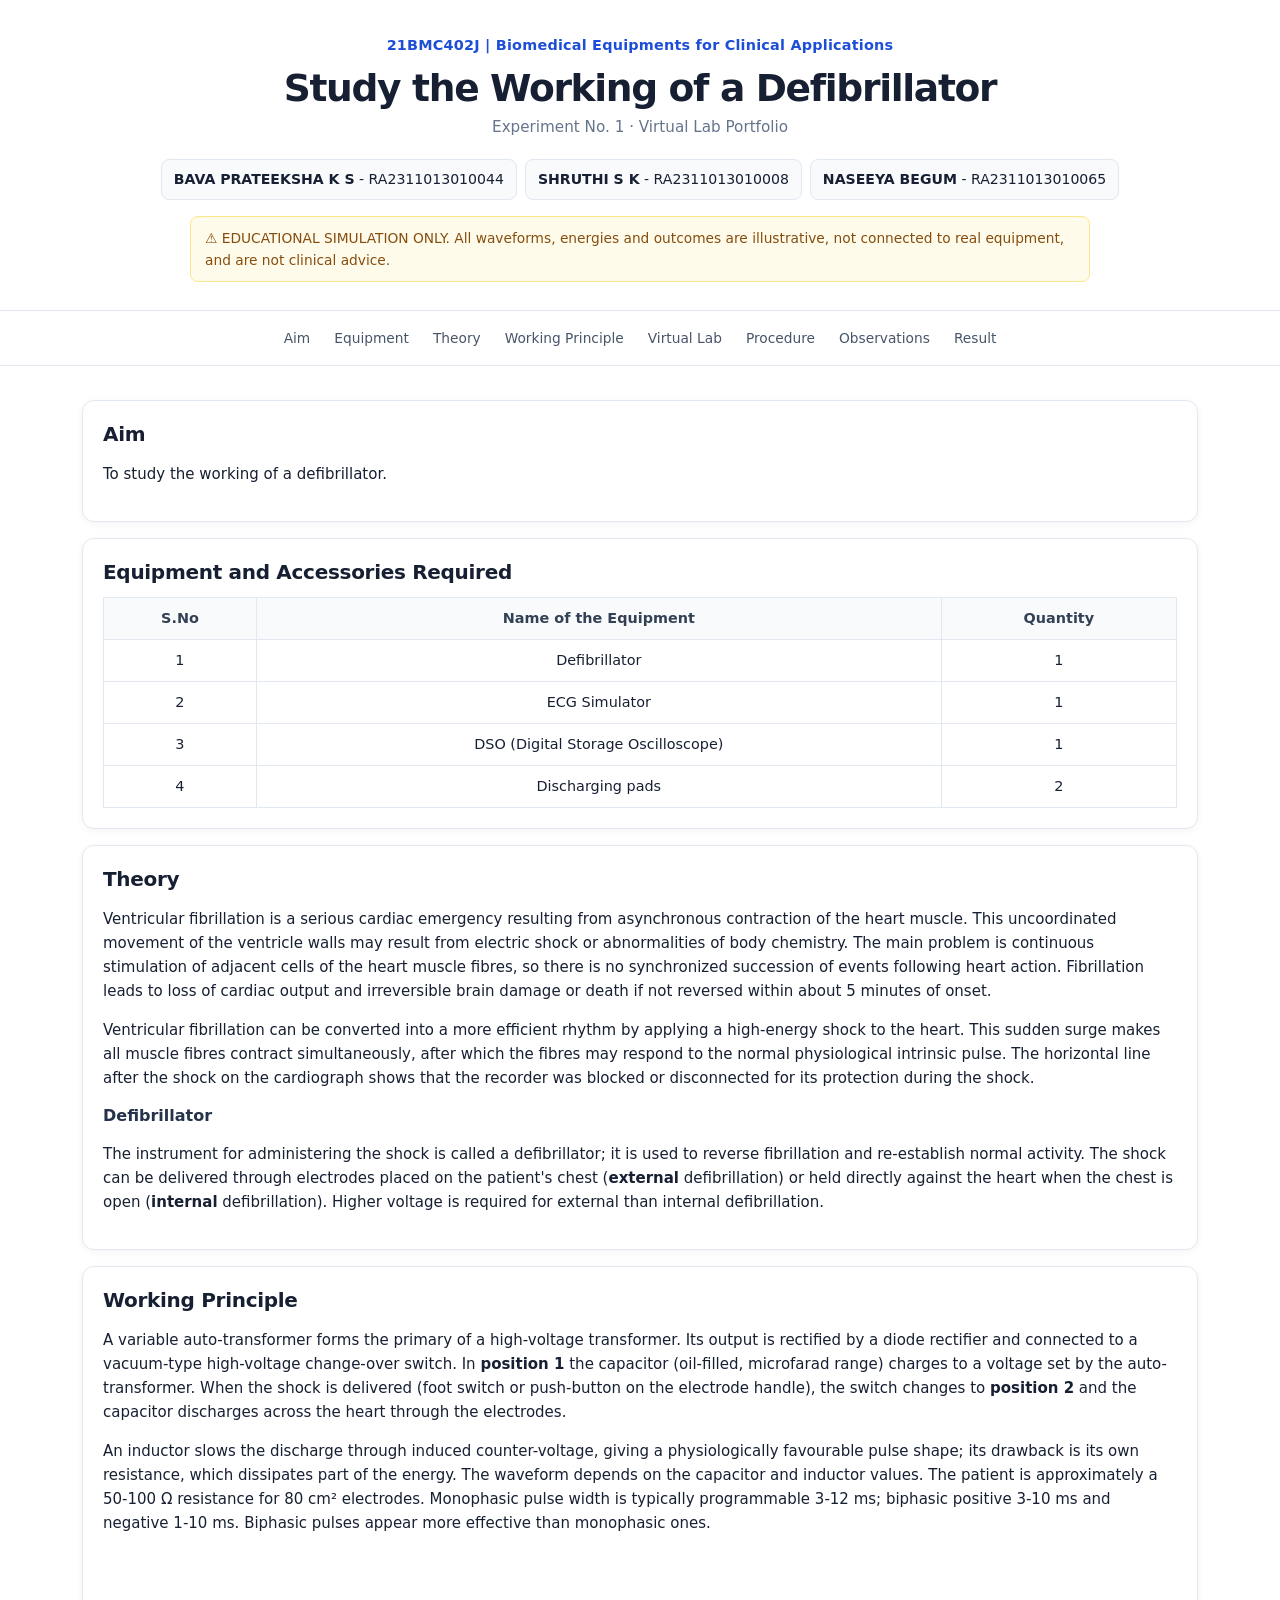
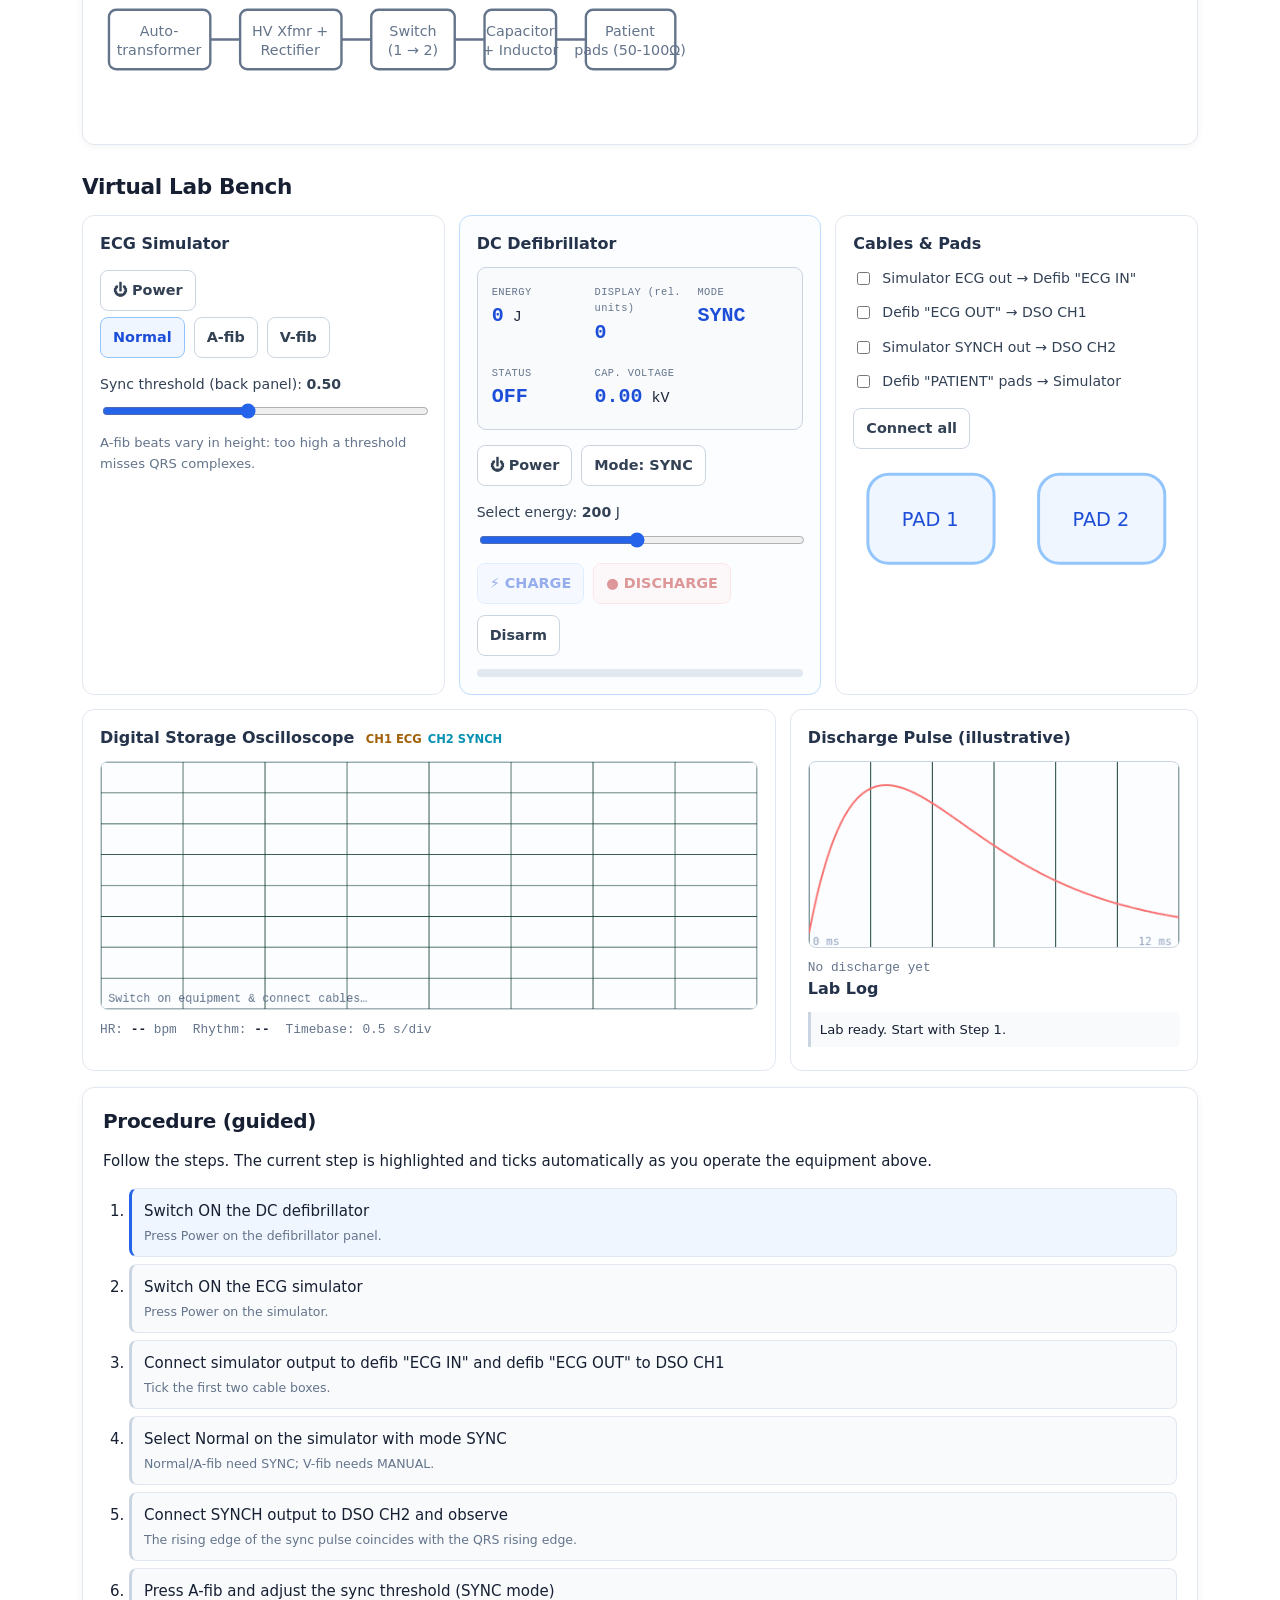
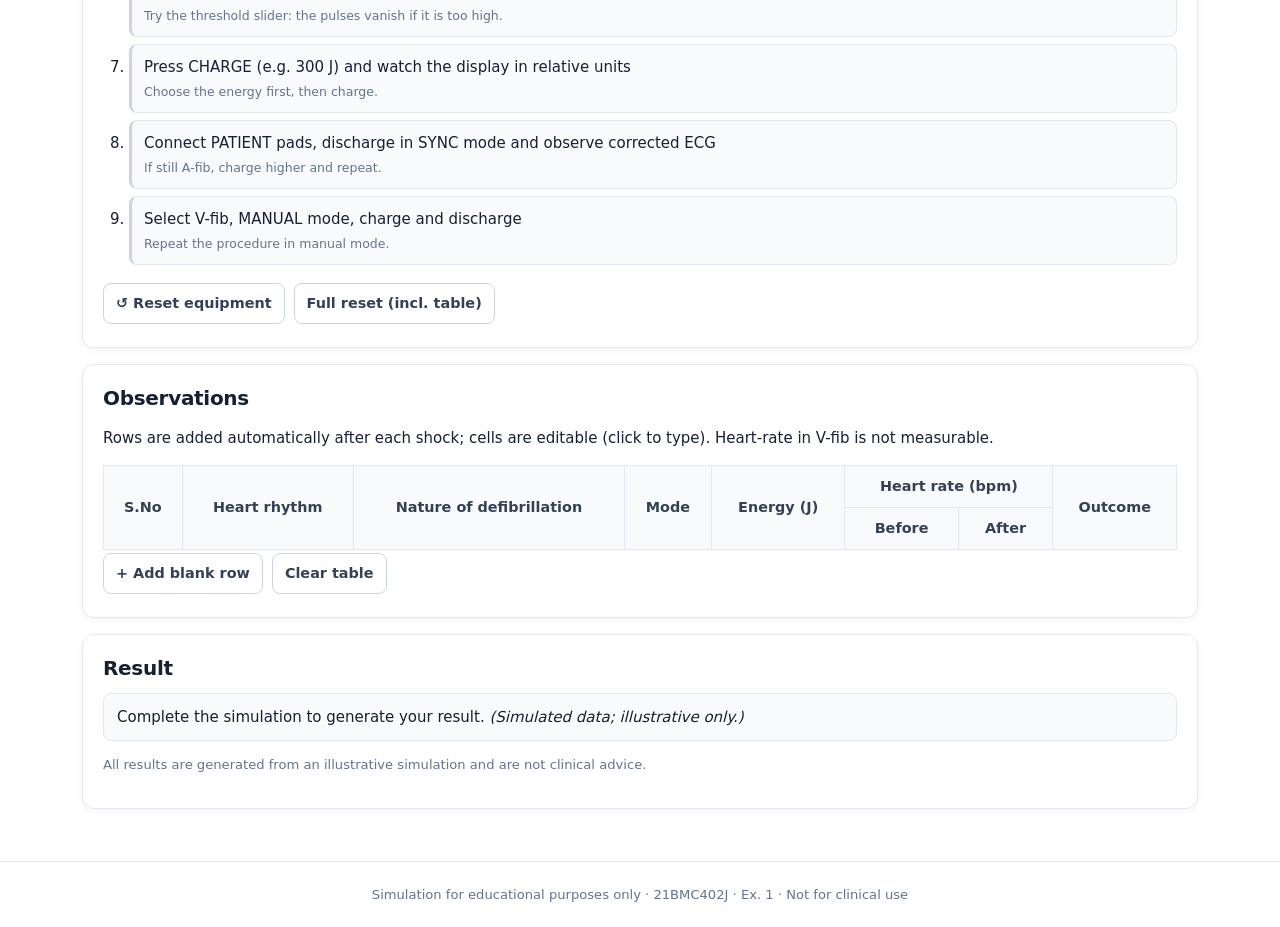
==== index.html @ 0ddd0883 "Add files via upload" ====
<!DOCTYPE html>
<html lang="en"><head><meta charset="utf-8">
<meta name="viewport" content="width=device-width,initial-scale=1">
<title>Ex. 1 – Virtual Defibrillator Lab | 21BMC402J</title>
<link rel="stylesheet" href="style.css"></head><body>
<header class="hero">
 <div class="course">21BMC402J | Biomedical Equipments for Clinical Applications</div>
 <h1>Study the Working of a Defibrillator</h1>
 <div class="exp">Experiment No. 1 · Virtual Lab Portfolio</div>
 <ul class="team">
  <li><b>BAVA PRATEEKSHA K S</b> - RA2311013010044</li>
  <li><b>SHRUTHI S K</b> - RA2311013010008</li>
  <li><b>NASEEYA BEGUM</b> - RA2311013010065</li>
 </ul>
 <div class="warn">⚠ EDUCATIONAL SIMULATION ONLY. All waveforms, energies and outcomes are illustrative, not connected to real equipment, and are not clinical advice.</div>
</header>
<nav><a href="#aim">Aim</a><a href="#equip">Equipment</a><a href="#theory">Theory</a><a href="#principle">Working Principle</a><a href="#lab">Virtual Lab</a><a href="#procedure">Procedure</a><a href="#obs">Observations</a><a href="#result">Result</a></nav>
<main>
<section id="aim" class="card"><h2>Aim</h2><p>To study the working of a defibrillator.</p></section>

<section id="equip" class="card"><h2>Equipment and Accessories Required</h2>
<table><tr><th>S.No</th><th>Name of the Equipment</th><th>Quantity</th></tr>
<tr><td>1</td><td>Defibrillator</td><td>1</td></tr><tr><td>2</td><td>ECG Simulator</td><td>1</td></tr>
<tr><td>3</td><td>DSO (Digital Storage Oscilloscope)</td><td>1</td></tr><tr><td>4</td><td>Discharging pads</td><td>2</td></tr></table></section>

<section id="theory" class="card"><h2>Theory</h2>
<p>Ventricular fibrillation is a serious cardiac emergency resulting from asynchronous contraction of the heart muscle. This uncoordinated movement of the ventricle walls may result from electric shock or abnormalities of body chemistry. The main problem is continuous stimulation of adjacent cells of the heart muscle fibres, so there is no synchronized succession of events following heart action. Fibrillation leads to loss of cardiac output and irreversible brain damage or death if not reversed within about 5 minutes of onset.</p>
<p>Ventricular fibrillation can be converted into a more efficient rhythm by applying a high-energy shock to the heart. This sudden surge makes all muscle fibres contract simultaneously, after which the fibres may respond to the normal physiological intrinsic pulse. The horizontal line after the shock on the cardiograph shows that the recorder was blocked or disconnected for its protection during the shock.</p>
<h3>Defibrillator</h3>
<p>The instrument for administering the shock is called a defibrillator; it is used to reverse fibrillation and re-establish normal activity. The shock can be delivered through electrodes placed on the patient's chest (<b>external</b> defibrillation) or held directly against the heart when the chest is open (<b>internal</b> defibrillation). Higher voltage is required for external than internal defibrillation.</p></section>

<section id="principle" class="card"><h2>Working Principle</h2>
<p>A variable auto-transformer forms the primary of a high-voltage transformer. Its output is rectified by a diode rectifier and connected to a vacuum-type high-voltage change-over switch. In <b>position 1</b> the capacitor (oil-filled, microfarad range) charges to a voltage set by the auto-transformer. When the shock is delivered (foot switch or push-button on the electrode handle), the switch changes to <b>position 2</b> and the capacitor discharges across the heart through the electrodes.</p>
<p>An inductor slows the discharge through induced counter-voltage, giving a physiologically favourable pulse shape; its drawback is its own resistance, which dissipates part of the energy. The waveform depends on the capacitor and inductor values. The patient is approximately a 50-100 Ω resistance for 80 cm² electrodes. Monophasic pulse width is typically programmable 3-12 ms; biphasic positive 3-10 ms and negative 1-10 ms. Biphasic pulses appear more effective than monophasic ones.</p>
<svg class="circ" viewBox="0 0 520 130" role="img" aria-label="Defibrillator block diagram">
<g fill="none" stroke="currentColor" stroke-width="2"><rect x="5" y="40" width="85" height="50" rx="6"/><rect x="115" y="40" width="85" height="50" rx="6"/><rect x="225" y="40" width="70" height="50" rx="6"/><rect x="320" y="40" width="60" height="50" rx="6"/><rect x="405" y="40" width="75" height="50" rx="6"/><path d="M90 65h25M200 65h25M295 65h25M380 65h25"/></g>
<g fill="currentColor" font-size="12" text-anchor="middle"><text x="47" y="62">Auto-</text><text x="47" y="78">transformer</text><text x="157" y="62">HV Xfmr +</text><text x="157" y="78">Rectifier</text><text x="260" y="62">Switch</text><text x="260" y="78">(1 → 2)</text><text x="350" y="62">Capacitor</text><text x="350" y="78">+ Inductor</text><text x="442" y="62">Patient</text><text x="442" y="78">pads (50-100Ω)</text></g></svg></section>

<section id="lab"><h2 class="sec">Virtual Lab Bench</h2>
<div class="grid">
 <div class="panel sim"><h3>ECG Simulator</h3>
  <button id="simPwr" class="pwr">⏻ Power</button>
  <div class="row"><button data-r="normal" class="rb">Normal</button><button data-r="afib" class="rb">A-fib</button><button data-r="vfib" class="rb">V-fib</button></div>
  <label>Sync threshold (back panel): <b id="thrV">0.50</b><input id="thr" type="range" min="0.1" max="1" step="0.05" value="0.5"></label>
  <p class="hint">A-fib beats vary in height: too high a threshold misses QRS complexes.</p>
 </div>
 <div class="panel def"><h3>DC Defibrillator</h3>
  <div class="lcd"><div><small>ENERGY</small><b id="lE">0</b> J</div><div><small>DISPLAY (rel. units)</small><b id="lU">0</b></div><div><small>MODE</small><b id="lM">SYNC</b></div><div><small>STATUS</small><b id="lS">OFF</b></div><div><small>CAP. VOLTAGE</small><b id="lV">0</b> kV</div></div>
  <div class="row"><button id="defPwr" class="pwr">⏻ Power</button><button id="mode" class="mode">Mode: SYNC</button></div>
  <label>Select energy: <b id="eV">200</b> J<input id="en" type="range" min="50" max="360" step="10" value="200"></label>
  <div class="row"><button id="chg" class="chg">⚡ CHARGE</button><button id="dis" class="dis" disabled>● DISCHARGE</button><button id="dsm">Disarm</button></div>
  <div class="bar"><i id="cbar"></i></div>
 </div>
 <div class="panel conn"><h3>Cables &amp; Pads</h3>
  <label class="chk"><input type="checkbox" id="c_ecg"> Simulator ECG out → Defib "ECG IN"</label>
  <label class="chk"><input type="checkbox" id="c_ch1"> Defib "ECG OUT" → DSO CH1</label>
  <label class="chk"><input type="checkbox" id="c_ch2"> Simulator SYNCH out → DSO CH2</label>
  <label class="chk"><input type="checkbox" id="c_pads"> Defib "PATIENT" pads → Simulator</label>
  <button id="allc">Connect all</button>
  <svg id="pads" viewBox="0 0 220 90"><g class="pad"><rect x="10" y="15" width="85" height="60" rx="14"/><text x="52" y="50">PAD 1</text></g><g class="pad"><rect x="125" y="15" width="85" height="60" rx="14"/><text x="167" y="50">PAD 2</text></g></svg>
 </div>
</div>
<div class="grid2">
 <div class="panel dso"><h3>Digital Storage Oscilloscope <span class="lg y">CH1 ECG</span><span class="lg c">CH2 SYNCH</span></h3>
  <canvas id="scope" width="900" height="340"></canvas>
  <div class="rd"><span>HR: <b id="hr">--</b> bpm</span><span>Rhythm: <b id="rh">--</b></span><span>Timebase: 0.5 s/div</span></div></div>
 <div class="panel"><h3>Discharge Pulse (illustrative)</h3><canvas id="pulse" width="400" height="200"></canvas><div class="rd"><span id="pinfo">No discharge yet</span></div>
  <h3>Lab Log</h3><ul id="log"></ul></div>
</div></section>

<section id="procedure" class="card"><h2>Procedure (guided)</h2><p>Follow the steps. The current step is highlighted and ticks automatically as you operate the equipment above.</p><ol id="steps"></ol>
<div class="row"><button id="reset">↺ Reset equipment</button><button id="full">Full reset (incl. table)</button></div></section>

<section id="obs" class="card"><h2>Observations</h2><p>Rows are added automatically after each shock; cells are editable (click to type). Heart-rate in V-fib is not measurable.</p>
<div class="scroll"><table id="otab"><thead><tr><th rowspan="2">S.No</th><th rowspan="2">Heart rhythm</th><th rowspan="2">Nature of defibrillation</th><th rowspan="2">Mode</th><th rowspan="2">Energy (J)</th><th colspan="2">Heart rate (bpm)</th><th rowspan="2">Outcome</th></tr><tr><th>Before</th><th>After</th></tr></thead><tbody></tbody></table></div>
<div class="row"><button id="addrow">+ Add blank row</button><button id="clr">Clear table</button></div></section>

<section id="result" class="card"><h2>Result</h2><div id="resBox"></div></section>
</main>
<footer>Simulation for educational purposes only · 21BMC402J · Ex. 1 · Not for clinical use</footer>
<script src="script.js"></script></body></html>
---- style.css ----
:root{--bg:#fff;--surface:#fff;--soft:#f8fafc;--soft-blue:#eff6ff;--text:#172033;--muted:#64748b;--accent:#2563eb;--success:#15803d;--danger:#b91c1c;--border:#e2e8f0;--strong:#cbd5e1;--radius:12px;--shadow:0 2px 8px rgba(15,23,42,.045)}
*{box-sizing:border-box}html{scroll-behavior:smooth;scroll-padding-top:76px}
body{margin:0;background:var(--bg);color:var(--text);font:15px/1.6 Inter,system-ui,-apple-system,"Segoe UI",sans-serif}
button,input,select{font:inherit}
.hero{padding:34px 20px 28px;text-align:center;background:#fff;border-bottom:1px solid var(--border)}
.course{color:#1d4ed8;font-size:.9rem;font-weight:700;letter-spacing:.015em}
.hero h1{margin:9px 0 4px;font-size:clamp(1.65rem,3vw,2.35rem);line-height:1.2;letter-spacing:-.035em}
.exp{color:var(--muted);font-size:.95rem}
.team{list-style:none;padding:0;margin:20px auto 16px;display:flex;flex-wrap:wrap;justify-content:center;gap:8px;max-width:1050px}
.team li{background:var(--soft);border:1px solid var(--border);padding:8px 12px;border-radius:8px;font-size:.88rem}
.warn{max-width:900px;margin:12px auto 0;background:#fffbeb;border:1px solid #fde68a;color:#854d0e;padding:10px 14px;border-radius:8px;font-size:.86rem;text-align:left}
nav{position:sticky;top:0;z-index:9;display:flex;justify-content:center;gap:4px;overflow-x:auto;background:rgba(255,255,255,.97);backdrop-filter:blur(10px);padding:9px 12px;border-bottom:1px solid var(--border)}
nav a{color:#475569;text-decoration:none;padding:7px 10px;border-radius:7px;white-space:nowrap;font-size:.86rem}
nav a:hover,nav a:focus-visible{background:var(--soft-blue);color:#1d4ed8;outline:none}
main{width:min(1160px,100%);margin:0 auto;padding:18px 22px 36px}
.card,.panel{background:var(--surface);border:1px solid var(--border);border-radius:var(--radius);padding:20px;margin:16px 0;box-shadow:var(--shadow);min-width:0}
h2{margin:0 0 12px;font-size:1.25rem;line-height:1.3;letter-spacing:-.015em;color:#172033}h3{margin:0 0 12px;font-size:1rem;line-height:1.35;color:#24324a}.sec{margin:28px 0 14px;font-size:1.35rem}
table{border-collapse:collapse;width:100%;font-size:.9rem}th,td{border:1px solid var(--border);padding:9px 11px;text-align:center}th{background:#f8fafc;color:#334155;font-weight:650}td{background:#fff}.scroll{overflow-x:auto}
td[contenteditable]{min-width:78px;background:#fff}td[contenteditable]:focus{outline:2px solid #93c5fd;outline-offset:-2px;background:#eff6ff}
.grid{display:grid;grid-template-columns:repeat(3,minmax(0,1fr));gap:14px;align-items:stretch}.grid2{display:grid;grid-template-columns:minmax(0,1.7fr) minmax(260px,1fr);gap:14px;margin-top:14px}
.panel{margin:0;background:#fff;padding:17px;box-shadow:none}.def{background:#fbfdff;border-color:#bfdbfe}
button{appearance:none;background:#fff;color:#334155;border:1px solid var(--strong);border-radius:8px;padding:8px 12px;cursor:pointer;font-size:.9rem;font-weight:600;transition:background .15s,border-color .15s;margin:3px 4px 3px 0}
button:hover:not(:disabled){background:#f1f5f9;border-color:#94a3b8}button:focus-visible{outline:3px solid #bfdbfe;outline-offset:2px}button:disabled{opacity:.45;cursor:not-allowed}
.row{display:flex;flex-wrap:wrap;align-items:center;gap:5px}.rb.on{background:#eff6ff;color:#1d4ed8;border-color:#93c5fd}.pwr.on{background:#f0fdf4;color:var(--success);border-color:#86efac}.chg{background:#eff6ff;color:#1d4ed8;border-color:#bfdbfe}.dis{background:#fef2f2;color:#b91c1c;border-color:#fecaca}.dis:not(:disabled){animation:pulse-border 1.6s infinite}
@keyframes pulse-border{50%{box-shadow:0 0 0 3px rgba(220,38,38,.1)}}
.lcd{display:grid;grid-template-columns:repeat(3,minmax(0,1fr));gap:8px;background:#f8fafc;color:#1e293b;border:1px solid var(--strong);border-radius:9px;padding:12px;margin-bottom:12px;font-family:ui-monospace,monospace}
.lcd>div{min-width:0;padding:4px 2px}.lcd small{display:block;font-size:.65rem;color:#64748b;letter-spacing:.04em}.lcd b{font-size:1.25rem;color:#1d4ed8}
label{display:block;margin:12px 0;font-size:.88rem;color:#334155}input[type=range]{width:100%;accent-color:var(--accent);margin-top:8px;display:block}input[type=checkbox]{accent-color:var(--accent)}
.chk{display:flex;gap:9px;align-items:flex-start;margin:12px 0}.chk input{margin-top:5px;flex-shrink:0}.hint{color:var(--muted);font-size:.82rem}
.bar{height:8px;background:#e2e8f0;border-radius:20px;overflow:hidden;margin-top:10px}.bar i{display:block;height:100%;width:0;background:var(--accent);transition:width .08s linear}
canvas{width:100%;height:auto;background:#fbfdff;border:1px solid #cbd5e1;border-radius:8px;display:block}.lg{display:inline-block;font-size:.72rem;margin-left:6px;font-weight:600;white-space:nowrap}.y{color:#a16207}.c{color:#0891b2}
.rd{display:flex;flex-wrap:wrap;gap:6px 16px;font-family:ui-monospace,monospace;font-size:.8rem;margin-top:10px;color:var(--muted)}.rd b{color:var(--text)}
#log{list-style:none;padding:0;margin:0;max-height:190px;overflow:auto;font-size:.82rem}#log li{padding:7px 9px;border-left:3px solid #cbd5e1;background:#f8fafc;margin-bottom:6px;border-radius:0 6px 6px 0}
#log .ok{border-color:#22c55e}#log .bad{border-color:#ef4444}#log .wr{border-color:#eab308}
.pad rect{fill:#eff6ff;stroke:#93c5fd;stroke-width:2}.pad text{fill:#1d4ed8;font-size:13px;text-anchor:middle}#pads.on .pad rect{fill:#dbeafe;stroke:#2563eb}#pads.zap .pad rect{fill:#fef3c7;stroke:#d97706}
#steps{padding-left:26px}#steps li{padding:10px 12px;margin:7px 0;border-radius:8px;background:#f8fafc;border:1px solid var(--border);border-left:3px solid #cbd5e1}
#steps li.done{border-left-color:#16a34a;background:#f0fdf4}#steps li.done::after{content:" ✓";color:#15803d;font-weight:700}#steps li.cur{border-left-color:var(--accent);background:#eff6ff}#steps small{display:block;color:var(--muted);margin-top:3px}
.circ{width:100%;max-width:620px;color:#64748b;margin-top:12px}.res{padding:11px 13px;border:1px solid var(--border);border-radius:8px;background:#f8fafc;margin:7px 0}.res.g{border-left:3px solid #16a34a}.res.b{border-left:3px solid #dc2626}
footer{text-align:center;color:var(--muted);padding:22px 16px;border-top:1px solid var(--border);font-size:.82rem}
@media(max-width:900px){.grid{grid-template-columns:repeat(2,minmax(0,1fr))}.grid2{grid-template-columns:1fr}nav{justify-content:flex-start}}
@media(max-width:620px){.hero{padding:25px 15px 22px}.team{display:grid;grid-template-columns:1fr}.team li{text-align:left}main{padding:12px}.card{padding:16px}.grid{grid-template-columns:1fr}.lcd{grid-template-columns:repeat(2,minmax(0,1fr))}.warn{font-size:.8rem}th,td{padding:7px 8px}}
@media(prefers-reduced-motion:reduce){*,*::before,*::after{scroll-behavior:auto!important;animation-duration:.01ms!important;transition-duration:.01ms!important}}
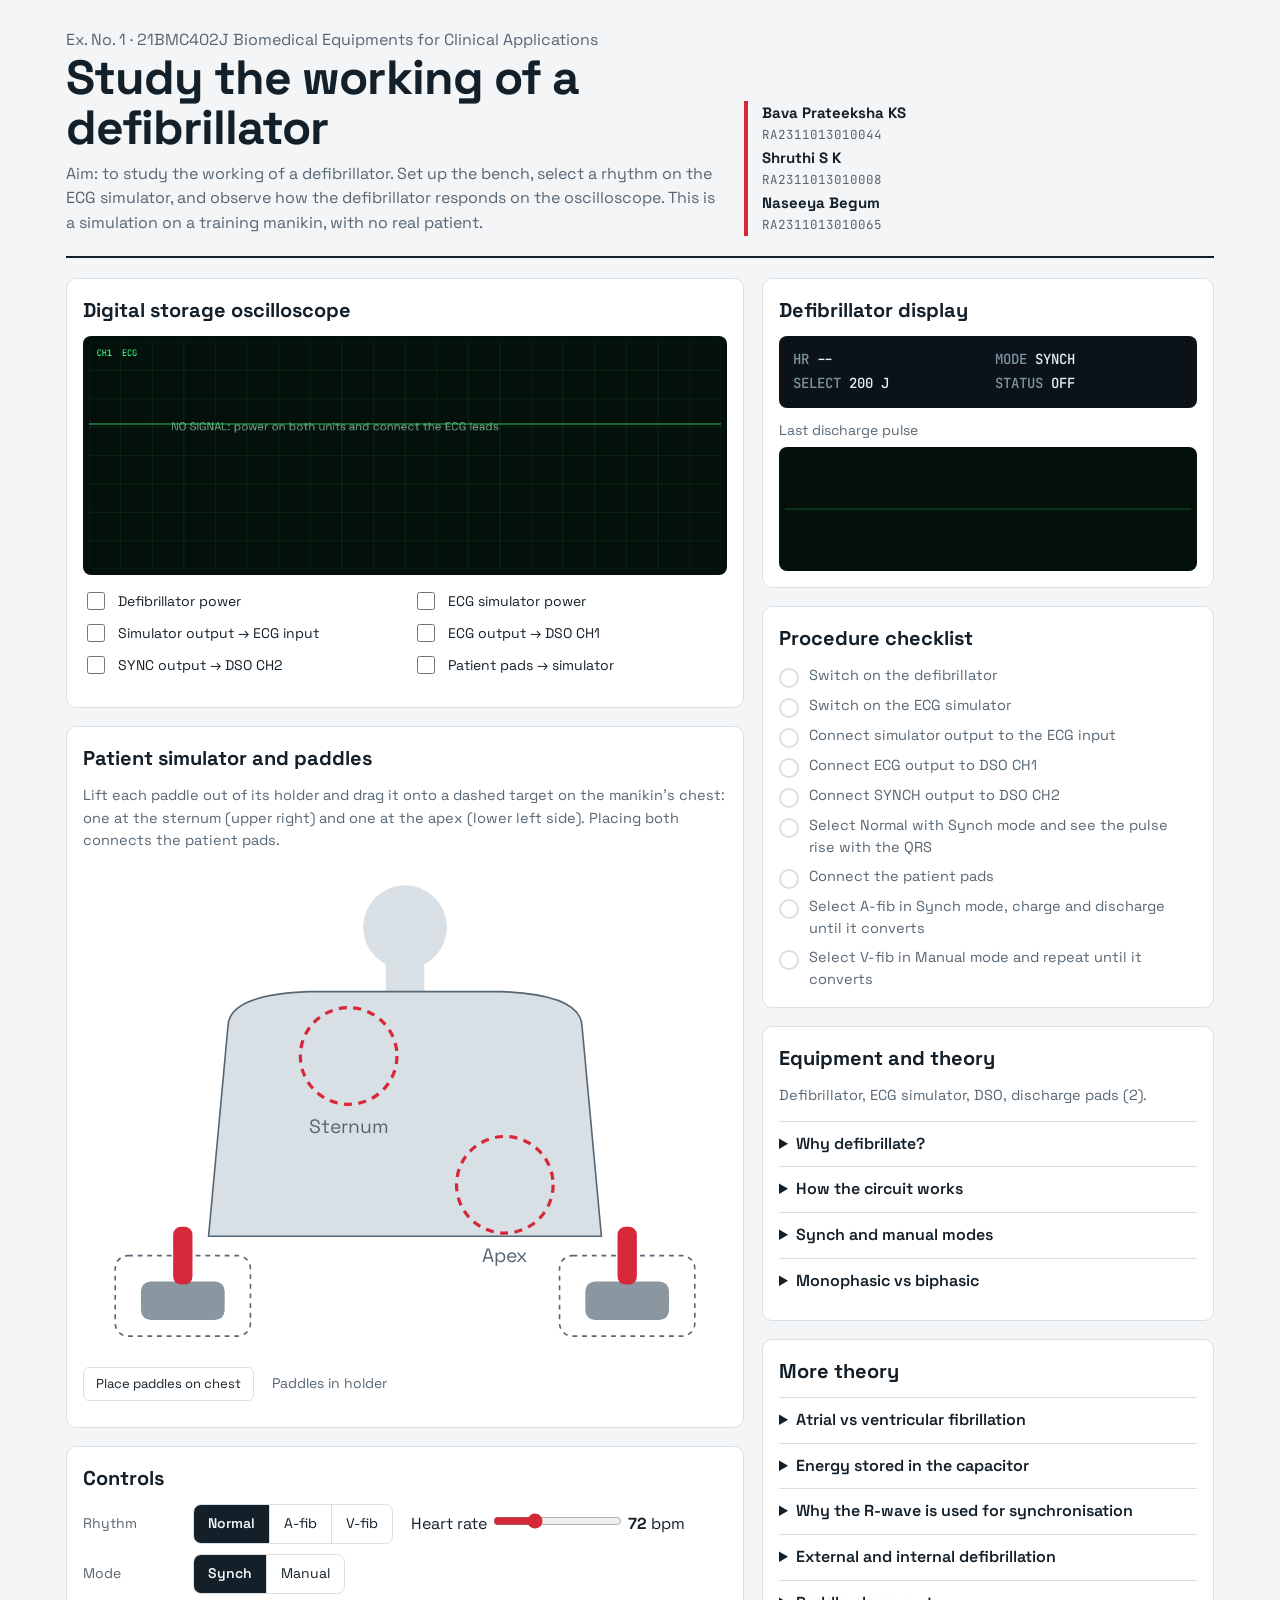
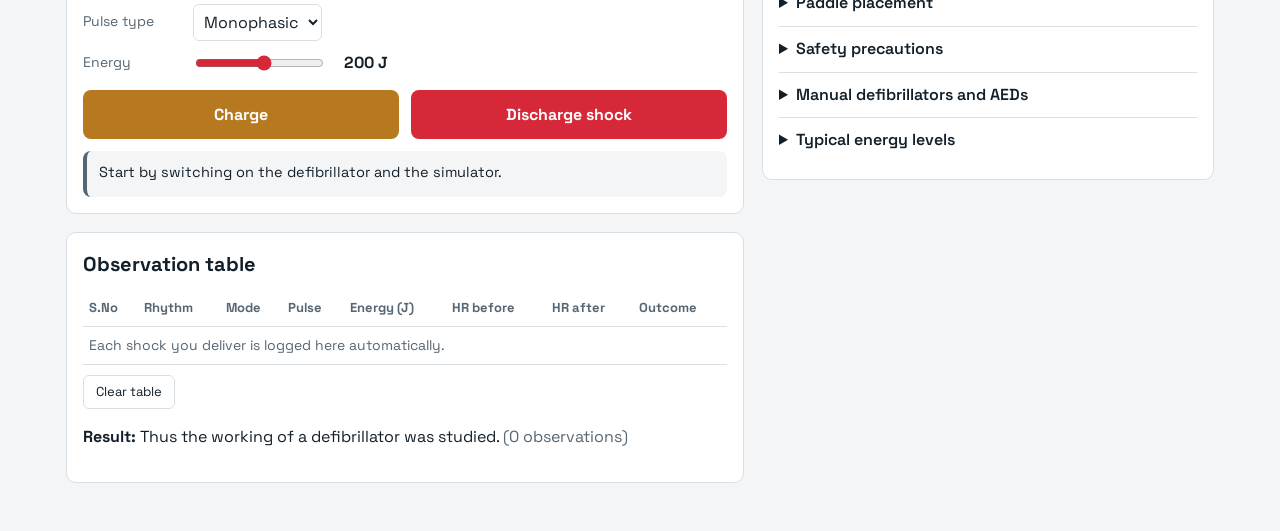
==== commit 78f9d2d9: "Rename index to index.html" ====
--- a/index.html
+++ b/index.html
@@ -1,81 +1,303 @@
-<!DOCTYPE html>
+<!doctype html>
 <html lang="en"><head><meta charset="utf-8">
-<meta name="viewport" content="width=device-width,initial-scale=1">
-<title>Ex. 1 – Virtual Defibrillator Lab | 21BMC402J</title>
-<link rel="stylesheet" href="style.css"></head><body>
-<header class="hero">
- <div class="course">21BMC402J | Biomedical Equipments for Clinical Applications</div>
- <h1>Study the Working of a Defibrillator</h1>
- <div class="exp">Experiment No. 1 · Virtual Lab Portfolio</div>
- <ul class="team">
-  <li><b>BAVA PRATEEKSHA K S</b> - RA2311013010044</li>
-  <li><b>SHRUTHI S K</b> - RA2311013010008</li>
-  <li><b>NASEEYA BEGUM</b> - RA2311013010065</li>
- </ul>
- <div class="warn">⚠ EDUCATIONAL SIMULATION ONLY. All waveforms, energies and outcomes are illustrative, not connected to real equipment, and are not clinical advice.</div>
+<meta name="viewport" content="width=device-width, initial-scale=1, viewport-fit=cover">
+<title>Virtual Lab: Working of a Defibrillator</title>
+<link href="https://fonts.googleapis.com/css2?family=Space+Grotesk:wght@400;600;700&family=JetBrains+Mono:wght@500&display=swap" rel="stylesheet">
+<style>
+:root{--bg:#f3f5f7;--card:#fff;--ink:#13202a;--mute:#566673;--line:#d8e0e6;--acc:#d62839;--ok:#12803f;--warn:#a66a06;--bad:#c0212f;box-sizing:border-box;padding-top:env(safe-area-inset-top,0px);padding-bottom:env(safe-area-inset-bottom,0px)}
+@media (prefers-color-scheme:dark){:root:not([data-theme="light"]){--bg:#0d1318;--card:#151d24;--ink:#e7eef3;--mute:#90a2af;--line:#25313b;--acc:#ff4d5e;--ok:#3ddc84;--warn:#f2b84b;--bad:#ff6b77;color-scheme:dark}}
+:root[data-theme="dark"]{--bg:#0d1318;--card:#151d24;--ink:#e7eef3;--mute:#90a2af;--line:#25313b;--acc:#ff4d5e;--ok:#3ddc84;--warn:#f2b84b;--bad:#ff6b77;color-scheme:dark}
+html{scroll-padding-top:env(safe-area-inset-top,0px)}
+*{box-sizing:border-box}
+body{margin:0;background:var(--bg);color:var(--ink);font:16px/1.55 "Space Grotesk",system-ui,sans-serif}
+.wrap{max-width:1180px;margin:0 auto;padding:20px 16px 48px}
+header{display:grid;grid-template-columns:1.4fr 1fr;gap:20px;align-items:end;padding:8px 0 20px;border-bottom:2px solid var(--ink)}
+h1{font-size:clamp(28px,5vw,48px);line-height:1.05;margin:0 0 8px;letter-spacing:-.02em}
+.sub{color:var(--mute);margin:0}
+.team{font-size:14px;border-left:4px solid var(--acc);padding-left:14px}
+.team b{display:block;font-size:15px}
+.team span{color:var(--mute);font-family:"JetBrains Mono",monospace;font-size:12.5px}
+h2{font-size:20px;margin:0 0 10px}
+.card{background:var(--card);border:1px solid var(--line);border-radius:10px;padding:16px}
+.grid{display:grid;grid-template-columns:1.5fr 1fr;gap:18px;margin-top:20px}
+.col{display:flex;flex-direction:column;gap:18px;min-width:0}
+.scopewrap{background:#04110b;border-radius:8px;padding:6px;transition:box-shadow .2s}
+.scopewrap.flash{box-shadow:0 0 0 4px #fff,0 0 40px 10px #fff}
+canvas{display:block;width:100%;height:auto;border-radius:4px}
+.sw{display:grid;grid-template-columns:1fr 1fr;gap:8px 16px;margin:14px 0}
+.sw label{display:flex;gap:10px;align-items:center;font-size:14px;cursor:pointer}
+.sw input{accent-color:var(--acc);width:18px;height:18px}
+.row{display:flex;flex-wrap:wrap;gap:10px 18px;align-items:center;margin:10px 0}
+.row>span{color:var(--mute);font-size:14px;min-width:92px}
+.seg{display:inline-flex;border:1px solid var(--line);border-radius:8px;overflow:hidden}
+.seg button{background:transparent;color:var(--ink);border:0;padding:8px 14px;font:inherit;font-size:14px;cursor:pointer}
+.seg button+button{border-left:1px solid var(--line)}
+.seg button.on{background:var(--ink);color:var(--bg);font-weight:600}
+select,input[type=range]{font:inherit;accent-color:var(--acc)}
+select{background:var(--card);color:var(--ink);border:1px solid var(--line);border-radius:6px;padding:6px}
+.btns{display:flex;gap:12px;margin-top:14px}
+.btn{flex:1;border:0;border-radius:8px;padding:14px;font:700 16px "Space Grotesk",sans-serif;cursor:pointer;color:#fff}
+.btn.chg{background:#b7791f}.btn.shock{background:var(--acc)}
+.btn:active{transform:scale(.98)}
+button:focus-visible,input:focus-visible,select:focus-visible{outline:3px solid var(--acc);outline-offset:2px}
+.panel{background:#0b1218;color:#e6f0f5;border-radius:8px;padding:12px 14px;font:500 14px/1.7 "JetBrains Mono",monospace;display:grid;grid-template-columns:1fr 1fr;gap:0 14px}
+.panel i{font-style:normal;color:#7e95a3}
+#msg{margin-top:12px;padding:10px 12px;border-radius:8px;background:var(--bg);border-left:4px solid var(--mute);font-size:14.5px;min-height:46px}
+#msg.ok{border-color:var(--ok)}#msg.w{border-color:var(--warn)}#msg.bad{border-color:var(--bad)}
+ol.steps{margin:0;padding:0;list-style:none;display:grid;gap:6px;font-size:14.5px}
+ol.steps li{display:flex;gap:10px;align-items:flex-start;color:var(--mute)}
+ol.steps li:before{content:"";flex:none;width:16px;height:16px;margin-top:4px;border:2px solid var(--line);border-radius:50%}
+ol.steps li.d{color:var(--ink)}ol.steps li.d:before{background:var(--ok);border-color:var(--ok)}
+.tw{overflow-x:auto}
+table{width:100%;border-collapse:collapse;font-size:14px;min-width:620px}
+th,td{border-bottom:1px solid var(--line);padding:8px 6px;text-align:left}
+th{font-size:13px;color:var(--mute)}
+td.ok{color:var(--ok)}td.bad{color:var(--bad)}
+.ghost{background:transparent;border:1px solid var(--line);color:var(--ink);border-radius:6px;padding:6px 12px;font:inherit;font-size:13px;cursor:pointer}
+details{border-top:1px solid var(--line);padding:10px 0}
+summary{cursor:pointer;font-weight:600}
+details p,.card li{color:var(--mute);font-size:14.5px}
+.mt{margin-top:18px}
+#man.hit{filter:brightness(1.7)}.pd{cursor:grab}.pd:active{cursor:grabbing}
+@media(max-width:860px){header,.grid{grid-template-columns:1fr}.sw{grid-template-columns:1fr}}
+@media(prefers-reduced-motion:reduce){*{transition:none!important}}
+</style></head><body><div class="wrap">
+<header>
+ <div><p class="sub">Ex. No. 1 · 21BMC402J Biomedical Equipments for Clinical Applications</p>
+ <h1>Study the working of a defibrillator</h1>
+ <p class="sub">Aim: to study the working of a defibrillator. Set up the bench, select a rhythm on the ECG simulator, and observe how the defibrillator responds on the oscilloscope. This is a simulation on a training manikin, with no real patient.</p></div>
+ <div class="team"><b>Bava Prateeksha KS</b><span>RA2311013010044</span>
+ <b>Shruthi S K</b><span>RA2311013010008</span>
+ <b>Naseeya Begum</b><span>RA2311013010065</span></div>
 </header>
-<nav><a href="#aim">Aim</a><a href="#equip">Equipment</a><a href="#theory">Theory</a><a href="#principle">Working Principle</a><a href="#lab">Virtual Lab</a><a href="#procedure">Procedure</a><a href="#obs">Observations</a><a href="#result">Result</a></nav>
-<main>
-<section id="aim" class="card"><h2>Aim</h2><p>To study the working of a defibrillator.</p></section>
-
-<section id="equip" class="card"><h2>Equipment and Accessories Required</h2>
-<table><tr><th>S.No</th><th>Name of the Equipment</th><th>Quantity</th></tr>
-<tr><td>1</td><td>Defibrillator</td><td>1</td></tr><tr><td>2</td><td>ECG Simulator</td><td>1</td></tr>
-<tr><td>3</td><td>DSO (Digital Storage Oscilloscope)</td><td>1</td></tr><tr><td>4</td><td>Discharging pads</td><td>2</td></tr></table></section>
-
-<section id="theory" class="card"><h2>Theory</h2>
-<p>Ventricular fibrillation is a serious cardiac emergency resulting from asynchronous contraction of the heart muscle. This uncoordinated movement of the ventricle walls may result from electric shock or abnormalities of body chemistry. The main problem is continuous stimulation of adjacent cells of the heart muscle fibres, so there is no synchronized succession of events following heart action. Fibrillation leads to loss of cardiac output and irreversible brain damage or death if not reversed within about 5 minutes of onset.</p>
-<p>Ventricular fibrillation can be converted into a more efficient rhythm by applying a high-energy shock to the heart. This sudden surge makes all muscle fibres contract simultaneously, after which the fibres may respond to the normal physiological intrinsic pulse. The horizontal line after the shock on the cardiograph shows that the recorder was blocked or disconnected for its protection during the shock.</p>
-<h3>Defibrillator</h3>
-<p>The instrument for administering the shock is called a defibrillator; it is used to reverse fibrillation and re-establish normal activity. The shock can be delivered through electrodes placed on the patient's chest (<b>external</b> defibrillation) or held directly against the heart when the chest is open (<b>internal</b> defibrillation). Higher voltage is required for external than internal defibrillation.</p></section>
-
-<section id="principle" class="card"><h2>Working Principle</h2>
-<p>A variable auto-transformer forms the primary of a high-voltage transformer. Its output is rectified by a diode rectifier and connected to a vacuum-type high-voltage change-over switch. In <b>position 1</b> the capacitor (oil-filled, microfarad range) charges to a voltage set by the auto-transformer. When the shock is delivered (foot switch or push-button on the electrode handle), the switch changes to <b>position 2</b> and the capacitor discharges across the heart through the electrodes.</p>
-<p>An inductor slows the discharge through induced counter-voltage, giving a physiologically favourable pulse shape; its drawback is its own resistance, which dissipates part of the energy. The waveform depends on the capacitor and inductor values. The patient is approximately a 50-100 Ω resistance for 80 cm² electrodes. Monophasic pulse width is typically programmable 3-12 ms; biphasic positive 3-10 ms and negative 1-10 ms. Biphasic pulses appear more effective than monophasic ones.</p>
-<svg class="circ" viewBox="0 0 520 130" role="img" aria-label="Defibrillator block diagram">
-<g fill="none" stroke="currentColor" stroke-width="2"><rect x="5" y="40" width="85" height="50" rx="6"/><rect x="115" y="40" width="85" height="50" rx="6"/><rect x="225" y="40" width="70" height="50" rx="6"/><rect x="320" y="40" width="60" height="50" rx="6"/><rect x="405" y="40" width="75" height="50" rx="6"/><path d="M90 65h25M200 65h25M295 65h25M380 65h25"/></g>
-<g fill="currentColor" font-size="12" text-anchor="middle"><text x="47" y="62">Auto-</text><text x="47" y="78">transformer</text><text x="157" y="62">HV Xfmr +</text><text x="157" y="78">Rectifier</text><text x="260" y="62">Switch</text><text x="260" y="78">(1 → 2)</text><text x="350" y="62">Capacitor</text><text x="350" y="78">+ Inductor</text><text x="442" y="62">Patient</text><text x="442" y="78">pads (50-100Ω)</text></g></svg></section>
-
-<section id="lab"><h2 class="sec">Virtual Lab Bench</h2>
+
 <div class="grid">
- <div class="panel sim"><h3>ECG Simulator</h3>
-  <button id="simPwr" class="pwr">⏻ Power</button>
-  <div class="row"><button data-r="normal" class="rb">Normal</button><button data-r="afib" class="rb">A-fib</button><button data-r="vfib" class="rb">V-fib</button></div>
-  <label>Sync threshold (back panel): <b id="thrV">0.50</b><input id="thr" type="range" min="0.1" max="1" step="0.05" value="0.5"></label>
-  <p class="hint">A-fib beats vary in height: too high a threshold misses QRS complexes.</p>
- </div>
- <div class="panel def"><h3>DC Defibrillator</h3>
-  <div class="lcd"><div><small>ENERGY</small><b id="lE">0</b> J</div><div><small>DISPLAY (rel. units)</small><b id="lU">0</b></div><div><small>MODE</small><b id="lM">SYNC</b></div><div><small>STATUS</small><b id="lS">OFF</b></div><div><small>CAP. VOLTAGE</small><b id="lV">0</b> kV</div></div>
-  <div class="row"><button id="defPwr" class="pwr">⏻ Power</button><button id="mode" class="mode">Mode: SYNC</button></div>
-  <label>Select energy: <b id="eV">200</b> J<input id="en" type="range" min="50" max="360" step="10" value="200"></label>
-  <div class="row"><button id="chg" class="chg">⚡ CHARGE</button><button id="dis" class="dis" disabled>● DISCHARGE</button><button id="dsm">Disarm</button></div>
-  <div class="bar"><i id="cbar"></i></div>
- </div>
- <div class="panel conn"><h3>Cables &amp; Pads</h3>
-  <label class="chk"><input type="checkbox" id="c_ecg"> Simulator ECG out → Defib "ECG IN"</label>
-  <label class="chk"><input type="checkbox" id="c_ch1"> Defib "ECG OUT" → DSO CH1</label>
-  <label class="chk"><input type="checkbox" id="c_ch2"> Simulator SYNCH out → DSO CH2</label>
-  <label class="chk"><input type="checkbox" id="c_pads"> Defib "PATIENT" pads → Simulator</label>
-  <button id="allc">Connect all</button>
-  <svg id="pads" viewBox="0 0 220 90"><g class="pad"><rect x="10" y="15" width="85" height="60" rx="14"/><text x="52" y="50">PAD 1</text></g><g class="pad"><rect x="125" y="15" width="85" height="60" rx="14"/><text x="167" y="50">PAD 2</text></g></svg>
- </div>
+<div class="col">
+ <section class="card"><h2>Digital storage oscilloscope</h2>
+  <div class="scopewrap" id="sw"><canvas id="scope" width="1000" height="360" aria-label="Oscilloscope showing ECG and sync pulse"></canvas></div>
+  <div class="sw" role="group" aria-label="Connections">
+   <label><input type="checkbox" id="def"> Defibrillator power</label>
+   <label><input type="checkbox" id="sim"> ECG simulator power</label>
+   <label><input type="checkbox" id="ecg"> Simulator output → ECG input</label>
+   <label><input type="checkbox" id="ch1"> ECG output → DSO CH1</label>
+   <label><input type="checkbox" id="ch2"> SYNC output → DSO CH2</label>
+   <label><input type="checkbox" id="pads"> Patient pads → simulator</label>
+  </div>
+ </section>
+
+ <section class="card"><h2>Patient simulator and paddles</h2>
+  <p style="margin-top:0;font-size:14.5px;color:var(--mute)">Lift each paddle out of its holder and drag it onto a dashed target on the manikin’s chest: one at the sternum (upper right) and one at the apex (lower left side). Placing both connects the patient pads.</p>
+  <svg id="man" viewBox="0 0 400 300" style="width:100%;height:auto;touch-action:none" role="img" aria-label="Training manikin with two defibrillator paddles">
+   <circle cx="200" cy="38" r="26" fill="var(--line)"/><rect x="188" y="60" width="24" height="22" fill="var(--line)"/>
+   <path d="M90 100 Q90 80 140 78 L260 78 Q310 80 310 100 L322 230 L78 230 Z" fill="var(--line)" stroke="var(--mute)"/>
+   <circle cx="165" cy="118" r="30" fill="none" stroke="var(--acc)" stroke-dasharray="5 4" stroke-width="2"/>
+   <circle cx="262" cy="198" r="30" fill="none" stroke="var(--acc)" stroke-dasharray="5 4" stroke-width="2"/>
+   <text x="165" y="166" text-anchor="middle" font-size="12" fill="var(--mute)">Sternum</text>
+   <text x="262" y="246" text-anchor="middle" font-size="12" fill="var(--mute)">Apex</text>
+   <rect x="20" y="242" width="84" height="50" rx="8" fill="none" stroke="var(--mute)" stroke-dasharray="3 3"/>
+   <rect x="296" y="242" width="84" height="50" rx="8" fill="none" stroke="var(--mute)" stroke-dasharray="3 3"/>
+   <g class="pd" id="pd0"><rect x="-26" y="-12" width="52" height="24" rx="6" fill="#8a97a1"/><rect x="-6" y="-46" width="12" height="36" rx="5" fill="var(--acc)"/></g>
+   <g class="pd" id="pd1"><rect x="-26" y="-12" width="52" height="24" rx="6" fill="#8a97a1"/><rect x="-6" y="-46" width="12" height="36" rx="5" fill="var(--acc)"/></g>
+  </svg>
+  <div class="row"><button class="ghost" id="pbtn">Place paddles on chest</button><span id="pst" style="min-width:0">Paddles in holder</span></div>
+ </section>
+
+ <section class="card"><h2>Controls</h2>
+  <div class="row"><span>Rhythm</span><div class="seg" data-g="rhythm"><button class="on" data-v="normal">Normal</button><button data-v="afib">A-fib</button><button data-v="vfib">V-fib</button></div>
+   <label>Heart rate <input type="range" id="hr" min="60" max="100" value="72"> <b id="hrv">72</b> bpm</label></div>
+  <div class="row"><span>Mode</span><div class="seg" data-g="mode"><button class="on" data-v="sync">Synch</button><button data-v="manual">Manual</button></div></div>
+  <div class="row"><span>Pulse type</span><select id="wave"><option value="mono">Monophasic</option><option value="bi">Biphasic</option></select></div>
+  <div class="row"><span>Energy</span><input type="range" id="en" min="10" max="360" step="10" value="200"> <b id="env">200 J</b></div>
+  <div class="btns"><button class="btn chg" id="chg">Charge</button><button class="btn shock" id="shock">Discharge shock</button></div>
+  <div id="msg">Start by switching on the defibrillator and the simulator.</div>
+ </section>
+
+ <section class="card"><h2>Observation table</h2>
+  <div class="tw"><table><thead><tr><th>S.No</th><th>Rhythm</th><th>Mode</th><th>Pulse</th><th>Energy (J)</th><th>HR before</th><th>HR after</th><th>Outcome</th></tr></thead><tbody id="rows"><tr><td colspan="8" style="color:var(--mute)">Each shock you deliver is logged here automatically.</td></tr></tbody></table></div>
+  <div class="row"><button class="ghost" id="clr">Clear table</button></div>
+  <p><b>Result:</b> Thus the working of a defibrillator was studied. <span id="cnt" style="color:var(--mute)">(0 observations)</span></p>
+ </section>
 </div>
-<div class="grid2">
- <div class="panel dso"><h3>Digital Storage Oscilloscope <span class="lg y">CH1 ECG</span><span class="lg c">CH2 SYNCH</span></h3>
-  <canvas id="scope" width="900" height="340"></canvas>
-  <div class="rd"><span>HR: <b id="hr">--</b> bpm</span><span>Rhythm: <b id="rh">--</b></span><span>Timebase: 0.5 s/div</span></div></div>
- <div class="panel"><h3>Discharge Pulse (illustrative)</h3><canvas id="pulse" width="400" height="200"></canvas><div class="rd"><span id="pinfo">No discharge yet</span></div>
-  <h3>Lab Log</h3><ul id="log"></ul></div>
-</div></section>
-
-<section id="procedure" class="card"><h2>Procedure (guided)</h2><p>Follow the steps. The current step is highlighted and ticks automatically as you operate the equipment above.</p><ol id="steps"></ol>
-<div class="row"><button id="reset">↺ Reset equipment</button><button id="full">Full reset (incl. table)</button></div></section>
-
-<section id="obs" class="card"><h2>Observations</h2><p>Rows are added automatically after each shock; cells are editable (click to type). Heart-rate in V-fib is not measurable.</p>
-<div class="scroll"><table id="otab"><thead><tr><th rowspan="2">S.No</th><th rowspan="2">Heart rhythm</th><th rowspan="2">Nature of defibrillation</th><th rowspan="2">Mode</th><th rowspan="2">Energy (J)</th><th colspan="2">Heart rate (bpm)</th><th rowspan="2">Outcome</th></tr><tr><th>Before</th><th>After</th></tr></thead><tbody></tbody></table></div>
-<div class="row"><button id="addrow">+ Add blank row</button><button id="clr">Clear table</button></div></section>
-
-<section id="result" class="card"><h2>Result</h2><div id="resBox"></div></section>
-</main>
-<footer>Simulation for educational purposes only · 21BMC402J · Ex. 1 · Not for clinical use</footer>
-<script src="script.js"></script></body></html>
+
+<div class="col">
+ <section class="card"><h2>Defibrillator display</h2>
+  <div class="panel"><div><i>HR </i><span id="dHR">--</span></div><div><i>MODE </i><span id="dMode">SYNCH</span></div>
+  <div><i>SELECT </i><span id="dEn">200 J</span></div><div><i>STATUS </i><span id="dSt">OFF</span></div></div>
+  <p style="margin:12px 0 6px;font-size:14px;color:var(--mute)">Last discharge pulse</p>
+  <div class="scopewrap"><canvas id="pulse" width="400" height="110" aria-label="Discharge pulse shape"></canvas></div>
+ </section>
+
+ <section class="card"><h2>Procedure checklist</h2><ol class="steps" id="steps"></ol></section>
+
+ <section class="card"><h2>Equipment and theory</h2>
+  <p style="margin-top:0;font-size:14.5px;color:var(--mute)">Defibrillator, ECG simulator, DSO, discharge pads (2).</p>
+  <details><summary>Why defibrillate?</summary><p>In ventricular fibrillation the heart muscle contracts without coordination, so cardiac output stops and brain damage follows within about 5 minutes. A high-energy shock makes all fibres contract at once so the heart’s own pacemaker can take over again.</p></details>
+  <details><summary>How the circuit works</summary><p>A variable autotransformer feeds a high-voltage transformer and rectifier. A change-over switch first charges a capacitor (position 1). Pressing discharge moves the switch to position 2 and the capacitor empties through an inductor and the patient. The inductor shapes the pulse, but its resistance wastes some energy. The chest load is roughly 50–100 Ω.</p></details>
+  <details><summary>Synch and manual modes</summary><p>Synch mode waits for the R-wave of the QRS complex so the shock never lands on the T-wave. Use it for normal rhythm and A-fib. V-fib has no QRS, so it needs manual mode.</p></details>
+  <details><summary>Monophasic vs biphasic</summary><p>Monophasic pulses run 3–12 ms. Biphasic pulses reverse polarity and studies suggest they defibrillate more effectively, so they need less energy.</p></details>
+ </section>
+
+ <section class="card"><h2>More theory</h2>
+  <details><summary>Atrial vs ventricular fibrillation</summary><p>In atrial fibrillation the atria quiver and the ventricles respond irregularly, so the QRS complexes are still present but the rhythm is irregular and the P-wave is lost. The patient usually has a pulse, which is why a synchronised shock (cardioversion) is used. In ventricular fibrillation the ventricles only quiver, there is no pulse and no QRS, so an immediate unsynchronised shock is needed.</p></details>
+  <details><summary>Energy stored in the capacitor</summary><p>The stored energy is E = ½CV². For example, a 32 µF capacitor charged to about 4.7 kV stores roughly 350 J. The energy actually delivered to the patient is lower, because some is lost in the inductor’s resistance and in the electrode and skin interface.</p></details>
+  <details><summary>Why the R-wave is used for synchronisation</summary><p>The T-wave is the vulnerable period of the cardiac cycle. A shock that lands there can push the heart into ventricular fibrillation (the R-on-T effect). By triggering the discharge from the R-wave, the defibrillator places the shock safely away from the T-wave. You can see this on the simulator: a manual shock on a normal rhythm or A-fib may induce V-fib.</p></details>
+  <details><summary>External and internal defibrillation</summary><p>External paddles are placed on the chest wall, so more energy is needed because the current passes through skin, fat, ribs and lung. Internal paddles are held directly on the heart during open-chest surgery and need far less energy. Conductive gel or pads reduce the contact resistance and prevent skin burns.</p></details>
+  <details><summary>Paddle placement</summary><p>In the standard position one paddle goes below the right collarbone beside the sternum and the other on the left side of the chest over the apex of the heart, so that the current passes through the heart muscle.</p></details>
+  <details><summary>Safety precautions</summary><p>Nobody should touch the patient or the bed during discharge, so the operator announces “clear” before pressing the buttons. Remove flammable materials and any oxygen flow near the chest, and never discharge the paddles in the air or against each other. After the shock, check the rhythm and the pulse.</p></details>
+  <details><summary>Manual defibrillators and AEDs</summary><p>A manual defibrillator lets a trained operator read the rhythm, choose the mode and set the energy. An automated external defibrillator (AED) analyses the rhythm itself and only advises a shock when it detects a shockable rhythm such as V-fib, which makes it suitable for the public. Defibrillation does not help in asystole (a flat line).</p></details>
+  <details><summary>Typical energy levels</summary><p>Monophasic devices commonly start at 200 to 360 J for V-fib. Biphasic devices achieve similar success at lower energy, often 120 to 200 J. Cardioversion for A-fib generally uses lower settings, starting around 100 J, which is the reasoning behind the thresholds in this simulator.</p></details>
+ </section>
+</div></div></div>
+
+<script>
+const $=id=>document.getElementById(id);
+const S={def:0,sim:0,ecg:0,ch1:0,ch2:0,pads:0,rhythm:'normal',mode:'sync',energy:200,charged:0,charging:0,wave:'mono',hr:72,pending:0,blank:0,rows:[]};
+const NAMES={normal:'Normal',afib:'A-fib',vfib:'V-fib'};
+let t=0,bs=0,rr=60/72,rrs=[],head=0,prevS=0,lastUI=0,last=performance.now(),acc=0;
+const buf=new Float32Array(1000),sy=new Float32Array(1000);
+const g=(x,c,w)=>Math.exp(-((x-c)**2)/(2*w*w));
+const newRR=()=>S.rhythm==='normal'?60/S.hr:.4+Math.random()*.55;
+const live=()=>S.def&&S.sim&&S.ecg&&S.ch1;
+function msg(m,c){const e=$('msg');e.textContent=m;e.className=c||''}
+function reset(){bs=t;rr=newRR();rrs=[];S.pending=0}
+function hrNow(){if(S.rhythm==='vfib')return '--';if(S.rhythm==='normal')return S.hr;const a=rrs.length?rrs.reduce((x,y)=>x+y)/rrs.length:.55;return Math.round(60/a)}
+
+function step(dt){
+ t+=dt;let v=0,s=0;
+ if(S.rhythm==='vfib'){v=(.6+.4*Math.sin(t*1.3))*Math.sin(t*27+Math.sin(t*2.1)*3)+.3*Math.sin(t*44.6)}
+ else{
+  if(t>=bs+rr){bs+=rr;rr=newRR();rrs.push(rr);if(rrs.length>8)rrs.shift()}
+  const tb=t-bs;
+  v=(S.rhythm==='normal'?.12*g(tb,.12,.025):0)-.1*g(tb,.275,.008)+g(tb,.30,.011)-.2*g(tb,.325,.01)+.3*g(tb,.52,.05);
+  if(S.rhythm==='afib')v+=.05*Math.sin(t*56)+.04*Math.sin(t*83);
+  s=(tb>.29&&tb<.33)?1:0;
+ }
+ return [v+(Math.random()-.5)*.02,s];
+}
+
+function fire(){
+ const E=S.charged,eff=E*(S.wave==='bi'?1.3:1),rh=S.rhythm,before=hrNow();
+ let nr=rh,out,ok=false;
+ if(rh==='normal'){
+  if(S.mode==='manual'&&Math.random()<.5){nr='vfib';out='Unsynchronised shock induced V-fib'}
+  else{ok=true;out='Rhythm unchanged, shock not needed'}
+ }else if(rh==='afib'){
+  if(S.mode==='manual'&&Math.random()<.6){nr='vfib';out='Unsynchronised shock induced V-fib'}
+  else if(eff>=100){nr='normal';ok=true;out='Converted to normal rhythm'}
+  else out='Energy too low, A-fib persists'
+ }else{
+  const p=eff>=200?.95:eff>=120?.45:0;
+  if(Math.random()<p){nr='normal';ok=true;out='V-fib corrected to normal rhythm'}else out='No conversion, V-fib persists, raise energy'
+ }
+ S.charged=0;S.pending=0;S.blank=t+.9;S.rhythm=nr;
+ document.querySelector('[data-g=rhythm] .on').classList.remove('on');
+ document.querySelector('[data-g=rhythm] [data-v='+nr+']').classList.add('on');
+ reset();bs=S.blank;
+ const after=nr==='normal'?S.hr:(nr==='vfib'?'--':hrNow());
+ S.rows.push({rh,mode:S.mode,wave:S.wave,E,before,after,out,ok:nr==='normal'&&rh!=='normal'||(rh==='normal'&&ok)});
+ msg('Shock delivered: '+out+'.',ok?'ok':'bad');
+ const w=$('sw');w.classList.add('flash');setTimeout(()=>w.classList.remove('flash'),180);
+ drawPulse(E);renderRows();
+}
+
+function onR(){if(S.pending&&S.def&&S.pads){fire()}}
+
+function trace(x,a,base,k,col){x.strokeStyle=col;x.lineWidth=2;x.beginPath();let pen=0;
+ for(let i=0;i<1000;i++){const d=(i-head+1000)%1000;if(d<25){pen=0;continue}const y=base-a[i]*k;pen?x.lineTo(i,y):x.moveTo(i,y);pen=1}x.stroke()}
+function draw(){
+ const x=$('scope').getContext('2d');x.fillStyle='#04110b';x.fillRect(0,0,1000,360);
+ x.strokeStyle='rgba(61,255,138,.13)';x.lineWidth=1;x.beginPath();
+ for(let i=0;i<=1000;i+=50){x.moveTo(i,0);x.lineTo(i,360)}for(let j=0;j<=360;j+=45){x.moveTo(0,j);x.lineTo(1000,j)}x.stroke();
+ x.font='14px "JetBrains Mono",monospace';x.fillStyle='#3dff8a';x.fillText('CH1  ECG',12,22);
+ if(S.ch2){x.fillStyle='#ffd23d';x.fillText('CH2  SYNCH',12,214)}
+ if(!live()){x.fillStyle='#7aa88c';x.font='18px "Space Grotesk",sans-serif';x.fillText('NO SIGNAL: power on both units and connect the ECG leads',130,140);
+  x.strokeStyle='#3dff8a';x.beginPath();x.moveTo(0,130);x.lineTo(1000,130);x.stroke();return}
+ trace(x,buf,150,80,'#3dff8a');
+ if(S.ch2)trace(x,sy,320,-0+60,'#ffd23d');
+}
+function drawPulse(E){
+ const x=$('pulse').getContext('2d');x.fillStyle='#04110b';x.fillRect(0,0,400,110);
+ x.strokeStyle='#3dff8a44';x.beginPath();x.moveTo(0,55);x.lineTo(400,55);x.stroke();
+ if(!E)return;const A=45*Math.min(1,E/360+.25);x.strokeStyle='#ff6b77';x.lineWidth=2;x.beginPath();
+ for(let i=0;i<=360;i++){const u=i/360;let y;
+  if(S.wave==='mono')y=Math.sin(Math.PI*Math.min(1,u*1.6))*Math.exp(-2.2*u)*1.25;
+  else y=u<.5?Math.sin(Math.PI*u*2)*Math.exp(-1.2*u):-.6*Math.sin(Math.PI*(u-.5)*2)*Math.exp(-1.2*u);
+  const px=20+i,py=55-y*A;i?x.lineTo(px,py):x.moveTo(px,py)}x.stroke();
+ x.fillStyle='#7aa88c';x.font='12px "JetBrains Mono",monospace';x.fillText((S.wave==='bi'?'Biphasic':'Monophasic')+' · '+E+' J',22,104);
+}
+function renderRows(){
+ $('rows').innerHTML=S.rows.length?S.rows.map((r,i)=>`<tr><td>${i+1}</td><td>${NAMES[r.rh]}</td><td>${r.mode==='sync'?'Synch':'Manual'}</td><td>${r.wave==='bi'?'Biphasic':'Mono'}</td><td>${r.E}</td><td>${r.before}</td><td>${r.after}</td><td class="${r.ok?'ok':'bad'}">${r.out}</td></tr>`).join(''):'<tr><td colspan="8" style="color:var(--mute)">Each shock you deliver is logged here automatically.</td></tr>';
+ $('cnt').textContent='('+S.rows.length+' observation'+(S.rows.length==1?'':'s')+')';
+}
+const STEPS=[
+ ['Switch on the defibrillator',()=>S.def],
+ ['Switch on the ECG simulator',()=>S.sim],
+ ['Connect simulator output to the ECG input',()=>S.ecg],
+ ['Connect ECG output to DSO CH1',()=>S.ch1],
+ ['Connect SYNCH output to DSO CH2',()=>S.ch2],
+ ['Select Normal with Synch mode and see the pulse rise with the QRS',()=>live()&&S.ch2&&S.rhythm==='normal'&&S.mode==='sync'],
+ ['Connect the patient pads',()=>S.pads],
+ ['Select A-fib in Synch mode, charge and discharge until it converts',()=>S.rows.some(r=>r.rh==='afib'&&r.mode==='sync'&&r.ok)],
+ ['Select V-fib in Manual mode and repeat until it converts',()=>S.rows.some(r=>r.rh==='vfib'&&r.mode==='manual'&&r.ok)]];
+function ui(){
+ $('steps').innerHTML=STEPS.map(s=>`<li class="${s[1]()?'d':''}">${s[0]}</li>`).join('');
+ $('dHR').textContent=live()?hrNow():'--';$('dMode').textContent=S.mode==='sync'?'SYNCH':'MANUAL';
+ $('dEn').textContent=S.energy+' J';
+ $('dSt').textContent=!S.def?'OFF':S.charging?'CHARGING':S.pending?'ARMED':S.charged?'READY '+S.charged+'J':'STANDBY';
+}
+
+['def','sim','ecg','ch1','ch2','pads'].forEach(k=>$(k).onchange=e=>{S[k]=e.target.checked?1:0;if(k==='def'&&!S.def){S.charged=0;S.pending=0}});
+document.querySelectorAll('.seg').forEach(sg=>sg.onclick=e=>{const b=e.target.closest('button');if(!b)return;
+ sg.querySelector('.on').classList.remove('on');b.classList.add('on');S[sg.dataset.g]=b.dataset.v;
+ if(sg.dataset.g==='rhythm')reset();S.pending=0});
+$('hr').oninput=e=>{S.hr=+e.target.value;$('hrv').textContent=S.hr;if(S.rhythm==='normal')rr=60/S.hr};
+$('en').oninput=e=>{S.energy=+e.target.value;$('env').textContent=S.energy+' J';S.charged=0;S.pending=0};
+$('wave').onchange=e=>S.wave=e.target.value;
+$('clr').onclick=()=>{S.rows=[];renderRows()};
+$('chg').onclick=()=>{
+ if(!S.def)return msg('Switch the defibrillator on first.','w');if(S.charging)return;
+ S.charged=0;S.charging=1;msg('Charging to '+S.energy+' J...');
+ setTimeout(()=>{S.charging=0;S.charged=S.energy;msg('Charged to '+S.energy+' J. Ready to discharge.','ok')},1400)};
+$('shock').onclick=()=>{
+ if(!S.def)return msg('Switch the defibrillator on first.','w');
+ if(!S.charged)return msg('Charge the capacitor before discharging.','w');
+ if(!S.pads)return msg('Connect the patient pads to the simulator.','w');
+ if(!S.sim)return msg('Switch on the ECG simulator.','w');
+ if(S.mode==='sync'){
+  if(S.rhythm==='vfib')return msg('No QRS detected, so Synch mode inhibits the discharge. Switch to Manual mode for V-fib.','bad');
+  if(!live())return msg('No ECG input, so the defibrillator cannot lock onto an R-wave. Check the ECG connections.','w');
+  S.pending=1;msg('Armed. Waiting for the next R-wave...')
+ }else fire()};
+
+function loop(n){
+ acc+=Math.min((n-last)/1000,.1);last=n;
+ while(acc>=.004){acc-=.004;const [v,s]=step(.004),bl=t<S.blank;
+  buf[head]=live()&&!bl?v:0;sy[head]=live()&&S.ch2&&!bl?s:0;
+  if(!bl&&s&&!prevS)onR();prevS=s;head=(head+1)%1000}
+ draw();if(n-lastUI>200){lastUI=n;ui()}
+ requestAnimationFrame(loop)}
+(function(){
+ const svg=$('man'),els=[$('pd0'),$('pd1')],T=[{x:165,y:118},{x:262,y:198}],
+ P=[{x:62,y:270,rx:62,t:-1},{x:338,y:270,rx:338,t:-1}];let drag=-1,off=[0,0];
+ const draw1=i=>els[i].setAttribute('transform','translate('+P[i].x+','+P[i].y+')');
+ const pt=e=>{const p=svg.createSVGPoint();p.x=e.clientX;p.y=e.clientY;return p.matrixTransform(svg.getScreenCTM().inverse())};
+ function sync(){const n=P.filter(p=>p.t>=0).length,on=n===2;S.pads=on?1:0;$('pads').checked=on;
+  $('pbtn').textContent=on?'Lift paddles off chest':'Place paddles on chest';
+  $('pst').textContent=on?'Both paddles on chest. Pads connected.':n?'One paddle placed. Place the other.':'Paddles in holder';}
+ function rest(i){P[i].x=P[i].rx;P[i].y=270;P[i].t=-1;draw1(i)}
+ function snap(i,k){P[i].x=T[k].x;P[i].y=T[k].y;P[i].t=k;draw1(i)}
+ els.forEach((el,i)=>{
+  el.onpointerdown=e=>{drag=i;el.setPointerCapture(e.pointerId);const q=pt(e);off=[P[i].x-q.x,P[i].y-q.y];P[i].t=-1;sync();e.preventDefault()};
+  el.onpointermove=e=>{if(drag!==i)return;const q=pt(e);P[i].x=q.x+off[0];P[i].y=q.y+off[1];draw1(i)};
+  el.onpointerup=e=>{if(drag!==i)return;drag=-1;let best=-1,bd=48;
+   T.forEach((c,k)=>{const o=P[1-i].t===k,d=Math.hypot(P[i].x-c.x,P[i].y-c.y);if(!o&&d<bd){bd=d;best=k}});
+   best>=0?snap(i,best):rest(i);sync();
+   if(S.pads)msg('Paddles on chest. Pads connected, so you can charge and discharge.','ok')};
+ });
+ $('pbtn').onclick=()=>{if(S.pads){rest(0);rest(1)}else{snap(0,0);snap(1,1)}sync()};
+ $('pads').addEventListener('change',e=>{if(e.target.checked){snap(0,0);snap(1,1)}else{rest(0);rest(1)}sync()});
+ const _f=fire;fire=function(){_f();if(S.pads){svg.classList.add('hit');setTimeout(()=>svg.classList.remove('hit'),250)}};
+ draw1(0);draw1(1);sync();
+})();
+drawPulse(0);ui();requestAnimationFrame(loop);
+</script></body></html>
